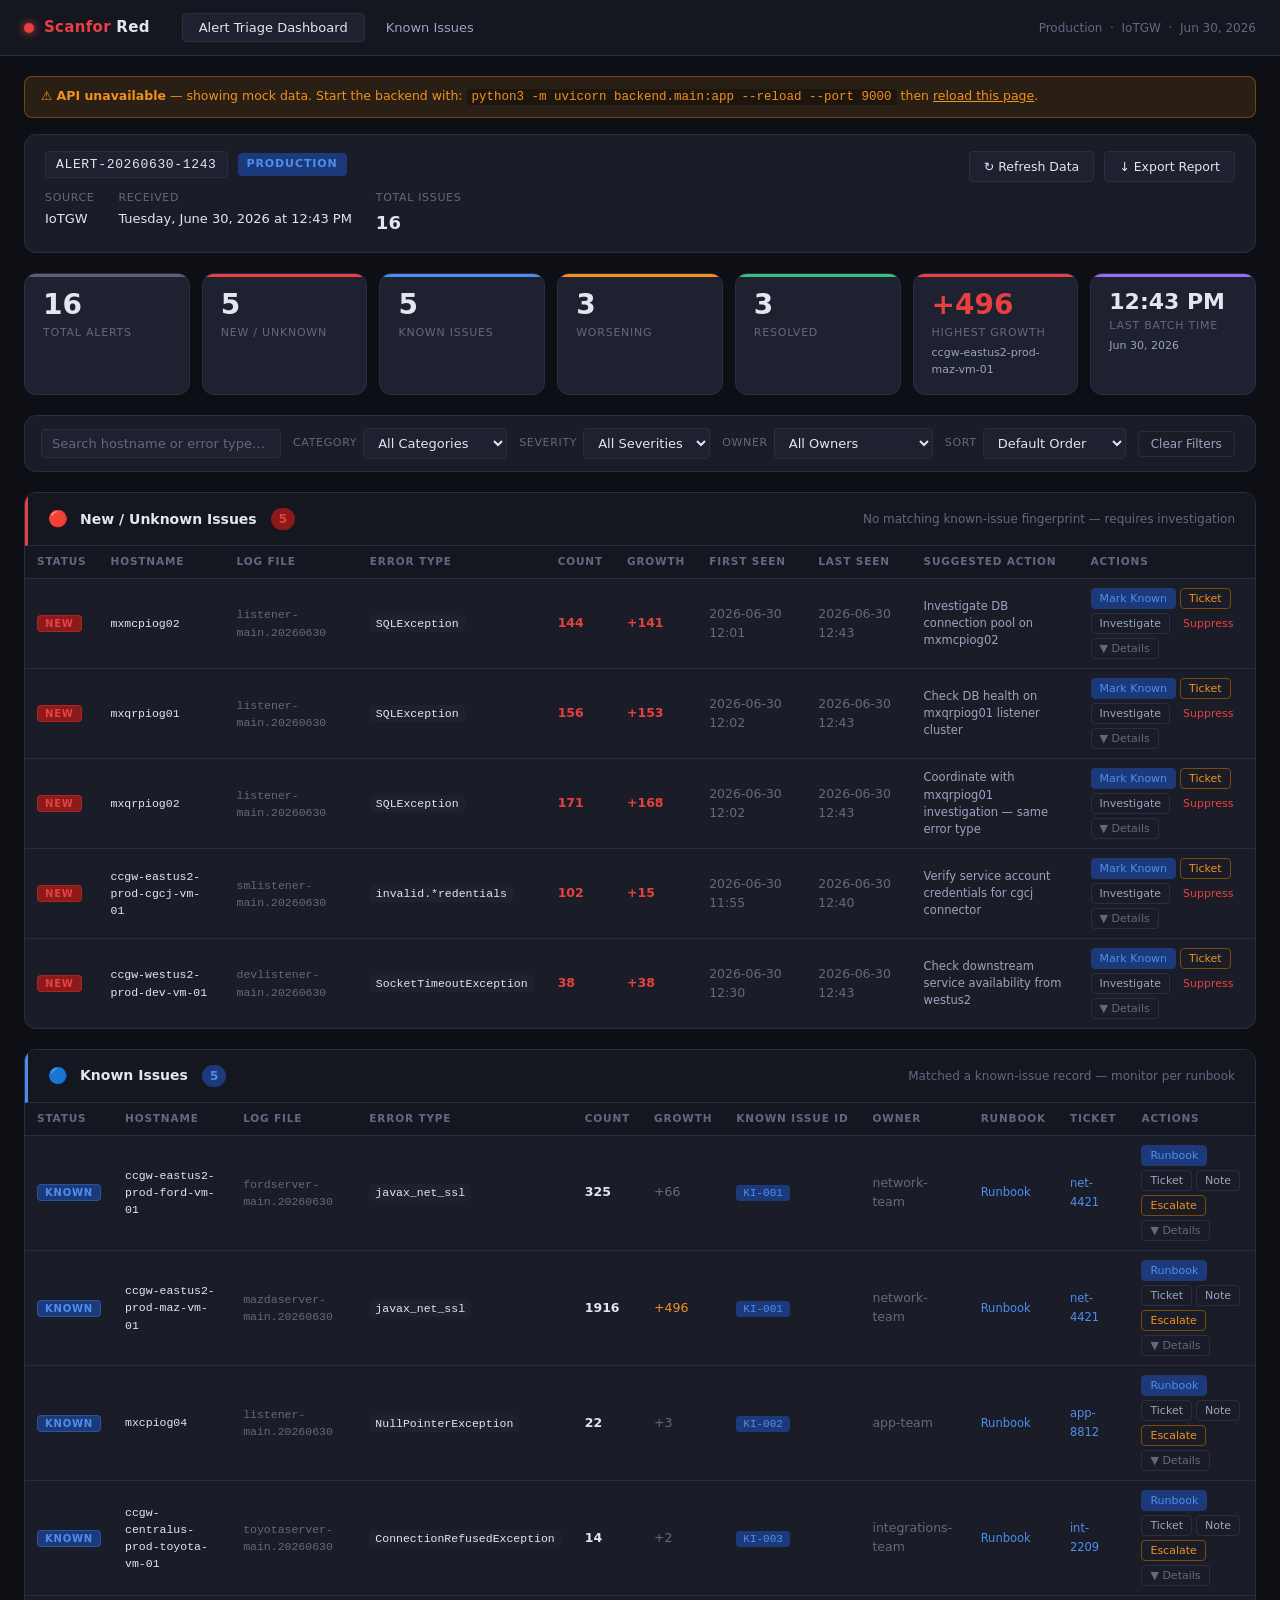
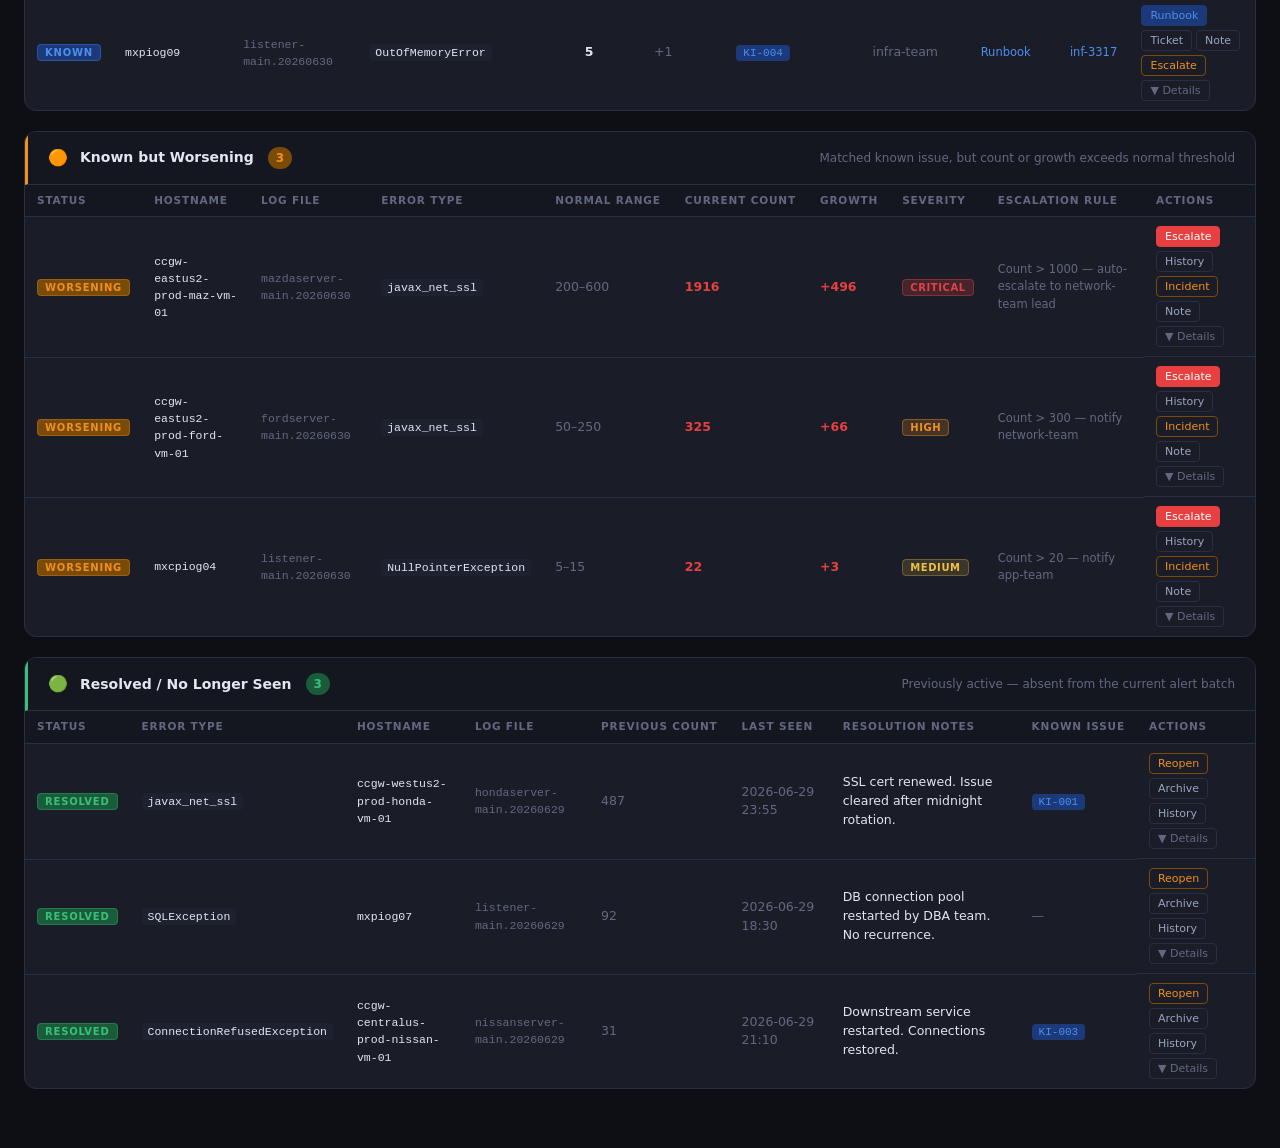
==== index.html @ ab292642 "initial commit" ====
<!DOCTYPE html>
<html lang="en">
<head>
  <meta charset="UTF-8" />
  <meta name="viewport" content="width=device-width, initial-scale=1.0" />
  <title>Scanfor Red — Alert Triage Dashboard</title>
  <link rel="stylesheet" href="css/styles.css" />
</head>
<body>

<div class="app-shell">

  <!-- ─── App Header / Nav ──────────────────────────────────────────────── -->
  <header class="app-header">
    <div class="app-logo">
      <div class="logo-dot"></div>
      <span class="app-title-text"><span>Scanfor</span> Red</span>
    </div>

    <nav class="nav-tabs">
      <button class="nav-tab active" id="tab-dashboard" onclick="switchView('dashboard')">
        Alert Triage Dashboard
      </button>
      <button class="nav-tab" id="tab-known-issues" onclick="switchView('known-issues')">
        Known Issues
      </button>
    </nav>

    <div class="header-spacer"></div>
    <div class="header-meta">Production &nbsp;·&nbsp; IoTGW &nbsp;·&nbsp; Jun 30, 2026</div>
  </header>

  <!-- ─── Main Content ──────────────────────────────────────────────────── -->
  <main class="main-content">

    <!-- API status banner (hidden by default) -->
    <div id="api-banner" style="display:none"></div>

    <!-- ══════════════════════════════════════════════════════════════════
         VIEW: Dashboard
         ══════════════════════════════════════════════════════════════════ -->
    <div id="view-dashboard">

      <!-- Batch Header -->
      <div id="batch-header"></div>

      <!-- Summary Cards -->
      <div id="summary-cards"></div>

      <!-- Filter Bar -->
      <div id="filter-bar"></div>

      <!-- Section: New / Unknown Issues -->
      <div class="section-panel section-new" id="section-new">
        <div class="section-header">
          <span class="section-icon">🔴</span>
          <span class="section-title">New / Unknown Issues</span>
          <span class="section-count count-new" id="count-new"></span>
          <span class="section-desc">No matching known-issue fingerprint — requires investigation</span>
        </div>
        <div class="table-scroll">
          <table>
            <thead>
              <tr>
                <th>Status</th>
                <th>Hostname</th>
                <th>Log File</th>
                <th>Error Type</th>
                <th>Count</th>
                <th>Growth</th>
                <th>First Seen</th>
                <th>Last Seen</th>
                <th>Suggested Action</th>
                <th>Actions</th>
              </tr>
            </thead>
            <tbody id="tbody-new"></tbody>
          </table>
        </div>
      </div>

      <!-- Section: Known Issues -->
      <div class="section-panel section-known" id="section-known">
        <div class="section-header">
          <span class="section-icon">🔵</span>
          <span class="section-title">Known Issues</span>
          <span class="section-count count-known" id="count-known"></span>
          <span class="section-desc">Matched a known-issue record — monitor per runbook</span>
        </div>
        <div class="table-scroll">
          <table>
            <thead>
              <tr>
                <th>Status</th>
                <th>Hostname</th>
                <th>Log File</th>
                <th>Error Type</th>
                <th>Count</th>
                <th>Growth</th>
                <th>Known Issue ID</th>
                <th>Owner</th>
                <th>Runbook</th>
                <th>Ticket</th>
                <th>Actions</th>
              </tr>
            </thead>
            <tbody id="tbody-known"></tbody>
          </table>
        </div>
      </div>

      <!-- Section: Known but Worsening -->
      <div class="section-panel section-worsening" id="section-worsening">
        <div class="section-header">
          <span class="section-icon">🟠</span>
          <span class="section-title">Known but Worsening</span>
          <span class="section-count count-worsening" id="count-worsening"></span>
          <span class="section-desc">Matched known issue, but count or growth exceeds normal threshold</span>
        </div>
        <div class="table-scroll">
          <table>
            <thead>
              <tr>
                <th>Status</th>
                <th>Hostname</th>
                <th>Log File</th>
                <th>Error Type</th>
                <th>Normal Range</th>
                <th>Current Count</th>
                <th>Growth</th>
                <th>Severity</th>
                <th>Escalation Rule</th>
                <th>Actions</th>
              </tr>
            </thead>
            <tbody id="tbody-worsening"></tbody>
          </table>
        </div>
      </div>

      <!-- Section: Resolved / No Longer Seen -->
      <div class="section-panel section-resolved" id="section-resolved">
        <div class="section-header">
          <span class="section-icon">🟢</span>
          <span class="section-title">Resolved / No Longer Seen</span>
          <span class="section-count count-resolved" id="count-resolved"></span>
          <span class="section-desc">Previously active — absent from the current alert batch</span>
        </div>
        <div class="table-scroll">
          <table>
            <thead>
              <tr>
                <th>Status</th>
                <th>Error Type</th>
                <th>Hostname</th>
                <th>Log File</th>
                <th>Previous Count</th>
                <th>Last Seen</th>
                <th>Resolution Notes</th>
                <th>Known Issue</th>
                <th>Actions</th>
              </tr>
            </thead>
            <tbody id="tbody-resolved"></tbody>
          </table>
        </div>
      </div>

    </div><!-- /view-dashboard -->


    <!-- ══════════════════════════════════════════════════════════════════
         VIEW: Known Issues Catalog
         ══════════════════════════════════════════════════════════════════ -->
    <div id="view-known-issues" style="display:none">

      <div class="view-header">
        <div class="view-title">Known Issues Catalog</div>
        <div class="view-sub">
          Documented recurring issues used for fingerprint-matching and classification.
          Add or edit entries here to improve automated triage accuracy.
        </div>
      </div>

      <!-- Toolbar / Filters -->
      <div id="ki-toolbar"></div>

      <!-- Known Issues Table -->
      <div class="section-panel">
        <div class="table-scroll">
          <table>
            <thead>
              <tr>
                <th>ID</th>
                <th>Fingerprint</th>
                <th>Error Type</th>
                <th>Host Scope</th>
                <th>Log Scope</th>
                <th>Severity</th>
                <th>Owner</th>
                <th>Status</th>
                <th>Normal Count Range</th>
                <th>Cause</th>
                <th>Last Reviewed</th>
                <th>Actions</th>
              </tr>
            </thead>
            <tbody id="tbody-ki"></tbody>
          </table>
        </div>
      </div>

    </div><!-- /view-known-issues -->

  </main>
</div><!-- /app-shell -->


<!-- ─── Loading overlay ───────────────────────────────────────────────────── -->
<div id="loading-overlay">
  <div class="loading-box">
    <div class="loading-spinner"></div>
    <div class="loading-text">Loading alert data…</div>
  </div>
</div>


<!-- ─── Known Issue Detail Modal ──────────────────────────────────────────── -->
<div id="modal-overlay" onclick="if(event.target===this)closeModal()">
  <div class="modal">
    <div class="modal-header">
      <span class="modal-title">Known Issue Detail</span>
      <button class="modal-close" onclick="closeModal()">✕</button>
    </div>
    <div id="modal-body"></div>
  </div>
</div>


<!-- ─── Toast ─────────────────────────────────────────────────────────────── -->
<div id="toast"></div>


<!--
  Script load order matters:
    1. Mock data (fallback source when API is unreachable)
    2. Utilities (fingerprint)
    3. Data layer (STORE + api.js)
    4. Render components (dashboard, knownIssues)
    5. App entry point (routing + async data load)
-->
<script src="js/mockAlerts.js"></script>
<script src="js/mockKnownIssues.js"></script>
<script src="js/fingerprint.js"></script>
<script src="js/dataStore.js"></script>
<script src="js/api.js"></script>
<script src="js/dashboard.js"></script>
<script src="js/knownIssues.js"></script>
<script src="js/app.js"></script>

</body>
</html>
---- css/styles.css ----
/* ============================================================================
   Scanfor Red Alert Triage Dashboard — Styles
   Dark production-monitoring theme
   ============================================================================ */

/* ─── Reset & Base ─────────────────────────────────────────────────────────── */
*, *::before, *::after { box-sizing: border-box; margin: 0; padding: 0; }

:root {
  /* Colors */
  --bg-base:      #0d0f14;
  --bg-surface:   #141720;
  --bg-panel:     #1a1d28;
  --bg-card:      #1e2130;
  --bg-hover:     #22263a;
  --bg-expand:    #161926;

  --border:       #2a2e45;
  --border-light: #333750;

  --text-primary:   #e2e6f0;
  --text-secondary: #9ba3c0;
  --text-muted:     #636880;

  /* Accent */
  --red:        #e84040;
  --red-dim:    #8b1a1a;
  --orange:     #f0901e;
  --orange-dim: #7a4a08;
  --yellow:     #f0c040;
  --green:      #38c07a;
  --green-dim:  #1a5c3a;
  --blue:       #4b8ef0;
  --blue-dim:   #1c3a7a;
  --purple:     #9b6cf0;
  --gray:       #5a607a;

  /* Status colors */
  --status-new:       #e84040;
  --status-known:     #4b8ef0;
  --status-worsening: #f0901e;
  --status-resolved:  #38c07a;

  /* Spacing */
  --radius-sm: 4px;
  --radius:    8px;
  --radius-lg: 12px;

  font-size: 13px;
  font-family: 'Inter', 'Segoe UI', system-ui, -apple-system, sans-serif;
  line-height: 1.5;
}

body {
  background: var(--bg-base);
  color: var(--text-primary);
  min-height: 100vh;
}

a { color: var(--blue); text-decoration: none; }
a:hover { text-decoration: underline; }

/* ─── Layout ────────────────────────────────────────────────────────────────── */
.app-shell {
  display: flex;
  flex-direction: column;
  min-height: 100vh;
}

.app-header {
  background: var(--bg-surface);
  border-bottom: 1px solid var(--border);
  padding: 0 24px;
  display: flex;
  align-items: center;
  gap: 24px;
  height: 56px;
  position: sticky;
  top: 0;
  z-index: 100;
}

.app-logo {
  display: flex;
  align-items: center;
  gap: 10px;
  font-weight: 700;
  font-size: 15px;
  letter-spacing: 0.02em;
  white-space: nowrap;
}

.logo-dot {
  width: 10px;
  height: 10px;
  border-radius: 50%;
  background: var(--red);
  box-shadow: 0 0 8px var(--red);
  animation: pulse 2s infinite;
}

@keyframes pulse {
  0%, 100% { opacity: 1; box-shadow: 0 0 8px var(--red); }
  50% { opacity: 0.6; box-shadow: 0 0 3px var(--red); }
}

.app-title-text { color: var(--text-primary); }
.app-title-text span { color: var(--red); }

.nav-tabs {
  display: flex;
  gap: 4px;
  margin-left: 8px;
}

.nav-tab {
  padding: 6px 16px;
  border-radius: var(--radius-sm);
  border: 1px solid transparent;
  background: none;
  color: var(--text-secondary);
  cursor: pointer;
  font-size: 13px;
  font-family: inherit;
  transition: all 0.15s;
}
.nav-tab:hover { background: var(--bg-hover); color: var(--text-primary); }
.nav-tab.active {
  background: var(--bg-card);
  border-color: var(--border);
  color: var(--text-primary);
}

.header-spacer { flex: 1; }

.header-meta {
  font-size: 12px;
  color: var(--text-muted);
}

.main-content {
  flex: 1;
  padding: 20px 24px 40px;
  max-width: 1800px;
  width: 100%;
  margin: 0 auto;
}

/* ─── Batch Header ──────────────────────────────────────────────────────────── */
#batch-header {
  background: var(--bg-panel);
  border: 1px solid var(--border);
  border-radius: var(--radius-lg);
  padding: 16px 20px;
  margin-bottom: 20px;
}

.batch-header-grid {
  display: flex;
  align-items: flex-start;
  justify-content: space-between;
  gap: 16px;
  flex-wrap: wrap;
}

.batch-title-row {
  display: flex;
  align-items: center;
  gap: 10px;
  margin-bottom: 12px;
}

.batch-id-badge {
  font-family: 'Cascadia Code', 'Fira Code', 'Courier New', monospace;
  font-size: 13px;
  background: var(--bg-card);
  border: 1px solid var(--border);
  padding: 3px 10px;
  border-radius: var(--radius-sm);
  color: var(--text-primary);
  letter-spacing: 0.05em;
}

.batch-env-badge {
  font-size: 11px;
  background: var(--blue-dim);
  color: var(--blue);
  border: 1px solid var(--blue-dim);
  padding: 2px 8px;
  border-radius: var(--radius-sm);
  text-transform: uppercase;
  letter-spacing: 0.08em;
  font-weight: 600;
}

.batch-fields {
  display: flex;
  gap: 24px;
  flex-wrap: wrap;
}

.batch-field { display: flex; flex-direction: column; gap: 2px; }
.bf-label { font-size: 11px; color: var(--text-muted); text-transform: uppercase; letter-spacing: 0.06em; }
.bf-val { font-size: 13px; color: var(--text-primary); }
.bf-val.alert-count { font-size: 18px; font-weight: 700; color: var(--text-primary); }

.batch-actions {
  display: flex;
  gap: 10px;
  align-items: center;
  flex-shrink: 0;
}

/* ─── Summary Cards ─────────────────────────────────────────────────────────── */
#summary-cards {
  display: grid;
  grid-template-columns: repeat(auto-fit, minmax(140px, 1fr));
  gap: 12px;
  margin-bottom: 20px;
}

.card {
  background: var(--bg-card);
  border: 1px solid var(--border);
  border-radius: var(--radius-lg);
  padding: 16px 18px;
  cursor: default;
  transition: border-color 0.15s, background 0.15s;
  position: relative;
  overflow: hidden;
}
.card::before {
  content: '';
  position: absolute;
  top: 0; left: 0; right: 0;
  height: 3px;
  border-radius: var(--radius-lg) var(--radius-lg) 0 0;
}
.card-new::before { background: var(--red); }
.card-known::before { background: var(--blue); }
.card-worsening::before { background: var(--orange); }
.card-resolved::before { background: var(--green); }
.card-growth::before { background: var(--red); }
.card-total::before { background: var(--gray); }
.card-time::before { background: var(--purple); }

.card-new, .card-known, .card-worsening, .card-resolved { cursor: pointer; }
.card-new:hover { border-color: var(--red); background: var(--bg-hover); }
.card-known:hover { border-color: var(--blue); background: var(--bg-hover); }
.card-worsening:hover { border-color: var(--orange); background: var(--bg-hover); }
.card-resolved:hover { border-color: var(--green); background: var(--bg-hover); }

.card-value {
  font-size: 28px;
  font-weight: 700;
  line-height: 1.1;
  margin-bottom: 4px;
}
.card-label { font-size: 11px; color: var(--text-muted); text-transform: uppercase; letter-spacing: 0.07em; }
.card-sub { font-size: 11px; color: var(--text-secondary); margin-top: 4px; }
.card-time-val { font-size: 22px; }

/* ─── Filter Bar ────────────────────────────────────────────────────────────── */
#filter-bar, #ki-toolbar {
  background: var(--bg-panel);
  border: 1px solid var(--border);
  border-radius: var(--radius-lg);
  padding: 12px 16px;
  margin-bottom: 20px;
}

.filter-row {
  display: flex;
  align-items: center;
  gap: 12px;
  flex-wrap: wrap;
}

.filter-group {
  display: flex;
  align-items: center;
  gap: 6px;
}

.filter-label {
  font-size: 11px;
  color: var(--text-muted);
  text-transform: uppercase;
  letter-spacing: 0.06em;
  white-space: nowrap;
}

.filter-input {
  background: var(--bg-card);
  border: 1px solid var(--border);
  border-radius: var(--radius-sm);
  color: var(--text-primary);
  font-size: 13px;
  font-family: inherit;
  padding: 6px 10px;
  width: 240px;
  outline: none;
  transition: border-color 0.15s;
}
.filter-input::placeholder { color: var(--text-muted); }
.filter-input:focus { border-color: var(--blue); }

.filter-select {
  background: var(--bg-card);
  border: 1px solid var(--border);
  border-radius: var(--radius-sm);
  color: var(--text-primary);
  font-size: 13px;
  font-family: inherit;
  padding: 6px 10px;
  outline: none;
  cursor: pointer;
  transition: border-color 0.15s;
}
.filter-select:focus { border-color: var(--blue); }

/* ─── Section Panels ────────────────────────────────────────────────────────── */
.section-panel {
  background: var(--bg-panel);
  border: 1px solid var(--border);
  border-radius: var(--radius-lg);
  margin-bottom: 20px;
  overflow: hidden;
}

.section-header {
  display: flex;
  align-items: center;
  gap: 12px;
  padding: 14px 20px;
  border-bottom: 1px solid var(--border);
  background: var(--bg-surface);
}

.section-icon { font-size: 16px; }
.section-title { font-size: 14px; font-weight: 600; }
.section-count {
  font-size: 12px;
  font-weight: 700;
  padding: 2px 8px;
  border-radius: 12px;
  margin-left: 2px;
}

.section-new .section-header { border-left: 3px solid var(--red); }
.section-known .section-header { border-left: 3px solid var(--blue); }
.section-worsening .section-header { border-left: 3px solid var(--orange); }
.section-resolved .section-header { border-left: 3px solid var(--green); }

.count-new { background: var(--red-dim); color: var(--red); }
.count-known { background: var(--blue-dim); color: var(--blue); }
.count-worsening { background: var(--orange-dim); color: var(--orange); }
.count-resolved { background: var(--green-dim); color: var(--green); }

.section-desc { font-size: 12px; color: var(--text-muted); margin-left: auto; }

/* ─── Tables ────────────────────────────────────────────────────────────────── */
.table-scroll { overflow-x: auto; }

table {
  width: 100%;
  border-collapse: collapse;
  font-size: 12.5px;
}

thead th {
  text-align: left;
  padding: 8px 12px;
  font-size: 10.5px;
  font-weight: 600;
  text-transform: uppercase;
  letter-spacing: 0.08em;
  color: var(--text-muted);
  background: var(--bg-surface);
  border-bottom: 1px solid var(--border);
  white-space: nowrap;
}

.alert-row td {
  padding: 9px 12px;
  border-bottom: 1px solid var(--border);
  vertical-align: middle;
}

.alert-row:last-child td { border-bottom: none; }

.alert-row-new:hover { background: rgba(232, 64, 64, 0.04); }
.alert-row-known:hover { background: rgba(75, 142, 240, 0.04); }
.alert-row-worsening:hover { background: rgba(240, 144, 30, 0.04); }
.alert-row-resolved:hover { background: rgba(56, 192, 122, 0.04); }
.alert-row:hover { background: var(--bg-hover); }

/* ─── Expanded Row ──────────────────────────────────────────────────────────── */
.expand-row td { padding: 0; }

.expand-panel {
  background: var(--bg-expand);
  border-top: 1px solid var(--border);
  border-bottom: 1px solid var(--border);
  padding: 16px 20px;
}

.expand-grid {
  display: grid;
  grid-template-columns: repeat(auto-fit, minmax(240px, 1fr));
  gap: 20px;
}

.expand-block {}
.expand-block-notes { min-width: 200px; }

.expand-section-label {
  font-size: 10px;
  font-weight: 700;
  text-transform: uppercase;
  letter-spacing: 0.1em;
  color: var(--text-muted);
  margin-bottom: 10px;
  padding-bottom: 6px;
  border-bottom: 1px solid var(--border);
}

.kv {
  display: flex;
  gap: 8px;
  margin-bottom: 6px;
  font-size: 12px;
}
.kv .k {
  min-width: 120px;
  color: var(--text-muted);
  flex-shrink: 0;
}
.kv .v { color: var(--text-primary); word-break: break-word; }

.notes-input {
  width: 100%;
  min-height: 80px;
  background: var(--bg-card);
  border: 1px solid var(--border);
  border-radius: var(--radius-sm);
  color: var(--text-primary);
  font-size: 12px;
  font-family: inherit;
  padding: 8px;
  resize: vertical;
  outline: none;
}
.notes-input:focus { border-color: var(--blue); }
.notes-input::placeholder { color: var(--text-muted); }

/* ─── Badges ────────────────────────────────────────────────────────────────── */
.status-badge {
  font-size: 10px;
  font-weight: 700;
  letter-spacing: 0.08em;
  padding: 2px 7px;
  border-radius: var(--radius-sm);
  white-space: nowrap;
}
.status-new { background: var(--red-dim); color: var(--red); border: 1px solid rgba(232,64,64,0.3); }
.status-known { background: var(--blue-dim); color: var(--blue); border: 1px solid rgba(75,142,240,0.3); }
.status-worsening { background: var(--orange-dim); color: var(--orange); border: 1px solid rgba(240,144,30,0.3); }
.status-resolved { background: var(--green-dim); color: var(--green); border: 1px solid rgba(56,192,122,0.3); }

.ki-badge {
  font-family: 'Cascadia Code', 'Fira Code', monospace;
  font-size: 11px;
  background: var(--blue-dim);
  color: var(--blue);
  padding: 2px 7px;
  border-radius: var(--radius-sm);
  white-space: nowrap;
}
.ki-badge-lg { font-size: 14px; padding: 4px 10px; }

.sev-badge {
  font-size: 10px;
  font-weight: 700;
  letter-spacing: 0.06em;
  padding: 2px 7px;
  border-radius: var(--radius-sm);
  white-space: nowrap;
}
.sev-critical { background: rgba(232,64,64,0.2); color: var(--red); border: 1px solid rgba(232,64,64,0.4); }
.sev-high     { background: rgba(240,144,30,0.2); color: var(--orange); border: 1px solid rgba(240,144,30,0.4); }
.sev-medium   { background: rgba(240,192,64,0.15); color: var(--yellow); border: 1px solid rgba(240,192,64,0.3); }
.sev-low      { background: rgba(56,192,122,0.15); color: var(--green); border: 1px solid rgba(56,192,122,0.3); }

.error-type {
  font-family: 'Cascadia Code', 'Fira Code', 'Courier New', monospace;
  font-size: 11.5px;
  color: var(--text-primary);
  background: var(--bg-card);
  padding: 2px 6px;
  border-radius: var(--radius-sm);
  white-space: nowrap;
}

.fp-chip {
  display: inline-block;
  font-family: 'Cascadia Code', 'Fira Code', 'Courier New', monospace;
  font-size: 11px;
  background: var(--bg-card);
  border: 1px solid var(--border-light);
  color: var(--text-secondary);
  padding: 2px 8px;
  border-radius: var(--radius-sm);
  word-break: break-all;
}
.fp-chip-sm { font-size: 10.5px; max-width: 260px; overflow: hidden; text-overflow: ellipsis; white-space: nowrap; display: inline-block; vertical-align: middle; }

/* ─── Buttons ────────────────────────────────────────────────────────────────── */
.btn {
  display: inline-flex;
  align-items: center;
  gap: 5px;
  padding: 7px 14px;
  border-radius: var(--radius-sm);
  border: 1px solid transparent;
  font-size: 12.5px;
  font-family: inherit;
  font-weight: 500;
  cursor: pointer;
  transition: all 0.15s;
  white-space: nowrap;
}
.btn:active { transform: scale(0.97); }

.btn-primary { background: var(--blue); color: #fff; }
.btn-primary:hover { background: #6aaaf8; }

.btn-secondary { background: var(--bg-card); border-color: var(--border); color: var(--text-primary); }
.btn-secondary:hover { background: var(--bg-hover); border-color: var(--border-light); }

.btn-ghost { background: transparent; border-color: var(--border); color: var(--text-secondary); }
.btn-ghost:hover { background: var(--bg-card); color: var(--text-primary); }

.btn-danger { background: var(--red); color: #fff; border-color: var(--red); }
.btn-danger:hover { background: #f05050; }

.btn-danger-ghost { background: transparent; border-color: transparent; color: var(--red); }
.btn-danger-ghost:hover { background: rgba(232,64,64,0.1); border-color: var(--red-dim); }

.btn-warning { background: transparent; border-color: var(--orange-dim); color: var(--orange); }
.btn-warning:hover { background: rgba(240,144,30,0.1); }

.btn-info { background: var(--blue-dim); border-color: var(--blue-dim); color: var(--blue); }
.btn-info:hover { background: rgba(75,142,240,0.2); }

.btn-expand { background: transparent; border-color: var(--border); color: var(--text-muted); font-size: 11px; padding: 4px 8px; }
.btn-expand:hover { color: var(--text-primary); background: var(--bg-card); }

.btn-sm { padding: 5px 12px; font-size: 12px; }
.btn-xs { padding: 3px 8px; font-size: 11px; }

.action-btns { display: flex; gap: 4px; flex-wrap: wrap; }

/* ─── Known Issues Table extras ─────────────────────────────────────────────── */
.ellipsis { max-width: 200px; overflow: hidden; text-overflow: ellipsis; white-space: nowrap; }

/* ─── Modal ─────────────────────────────────────────────────────────────────── */
#modal-overlay {
  display: none;
  position: fixed;
  inset: 0;
  background: rgba(0, 0, 0, 0.65);
  z-index: 1000;
  align-items: center;
  justify-content: center;
  padding: 20px;
}

.modal {
  background: var(--bg-panel);
  border: 1px solid var(--border);
  border-radius: var(--radius-lg);
  width: 100%;
  max-width: 760px;
  max-height: 85vh;
  overflow-y: auto;
  box-shadow: 0 24px 64px rgba(0,0,0,0.5);
}

.modal-header {
  display: flex;
  align-items: center;
  justify-content: space-between;
  padding: 16px 20px;
  border-bottom: 1px solid var(--border);
}
.modal-title { font-size: 14px; font-weight: 600; }
.modal-close { background: none; border: none; color: var(--text-muted); font-size: 20px; cursor: pointer; line-height: 1; padding: 2px 6px; border-radius: var(--radius-sm); }
.modal-close:hover { color: var(--text-primary); background: var(--bg-card); }

#modal-body { padding: 20px; }

.modal-ki-header {
  display: flex;
  align-items: center;
  gap: 10px;
  flex-wrap: wrap;
}
.modal-ki-footer {
  display: flex;
  gap: 8px;
  padding-top: 16px;
  border-top: 1px solid var(--border);
  flex-wrap: wrap;
}

.resolution-steps { padding-left: 18px; color: var(--text-secondary); font-size: 12.5px; }
.resolution-steps li { margin-bottom: 6px; }

/* ─── Known Issues view header ───────────────────────────────────────────────── */
.view-header {
  margin-bottom: 16px;
}
.view-title { font-size: 18px; font-weight: 700; }
.view-sub { font-size: 12px; color: var(--text-muted); margin-top: 3px; }

/* ─── Toast ─────────────────────────────────────────────────────────────────── */
#toast {
  position: fixed;
  bottom: 24px;
  left: 50%;
  transform: translateX(-50%) translateY(20px);
  background: var(--bg-card);
  border: 1px solid var(--border);
  color: var(--text-primary);
  padding: 10px 20px;
  border-radius: var(--radius);
  font-size: 13px;
  box-shadow: 0 8px 24px rgba(0,0,0,0.4);
  opacity: 0;
  transition: opacity 0.2s, transform 0.2s;
  z-index: 2000;
  pointer-events: none;
}
#toast.show { opacity: 1; transform: translateX(-50%) translateY(0); }

/* ─── Typography helpers ─────────────────────────────────────────────────────── */
.text-red { color: var(--red); }
.text-orange { color: var(--orange); }
.text-green { color: var(--green); }
.text-blue { color: var(--blue); }
.text-muted { color: var(--text-muted); }
.text-secondary { color: var(--text-secondary); }
.font-bold { font-weight: 700; }
.mono { font-family: 'Cascadia Code', 'Fira Code', 'Courier New', monospace; font-size: 11.5px; }
.small { font-size: 11.5px; }
.link { color: var(--blue); font-size: 11.5px; }

.no-results {
  text-align: center;
  padding: 28px !important;
  color: var(--text-muted);
  font-size: 13px;
}

.suggested-action { font-size: 11.5px; color: var(--text-secondary); max-width: 200px; }

.mt-4 { margin-top: 8px; }
.ml-auto { margin-left: auto; }
.ml-4 { margin-left: 8px; }

/* ─── Loading Overlay ────────────────────────────────────────────────────────── */
#loading-overlay {
  display: flex;
  position: fixed;
  inset: 0;
  background: rgba(13, 15, 20, 0.85);
  z-index: 5000;
  align-items: center;
  justify-content: center;
  flex-direction: column;
  gap: 16px;
}

.loading-box {
  display: flex;
  flex-direction: column;
  align-items: center;
  gap: 14px;
}

.loading-spinner {
  width: 36px;
  height: 36px;
  border: 3px solid var(--border);
  border-top-color: var(--red);
  border-radius: 50%;
  animation: spin 0.8s linear infinite;
}

@keyframes spin {
  to { transform: rotate(360deg); }
}

.loading-text {
  color: var(--text-secondary);
  font-size: 13px;
}

/* ─── API Banner ──────────────────────────────────────────────────────────────── */
.api-banner {
  padding: 10px 16px;
  border-radius: var(--radius);
  font-size: 12.5px;
  margin-bottom: 16px;
  border: 1px solid transparent;
}

.api-banner code {
  font-family: 'Cascadia Code', 'Fira Code', monospace;
  background: rgba(0,0,0,0.3);
  padding: 1px 5px;
  border-radius: 3px;
}

.api-banner a { color: inherit; text-decoration: underline; }

.api-banner-warn {
  background: rgba(240, 144, 30, 0.12);
  border-color: rgba(240, 144, 30, 0.35);
  color: var(--orange);
}

.api-banner-error {
  background: rgba(232, 64, 64, 0.12);
  border-color: rgba(232, 64, 64, 0.35);
  color: var(--red);
}

.api-banner-ok {
  background: rgba(56, 192, 122, 0.1);
  border-color: rgba(56, 192, 122, 0.3);
  color: var(--green);
}

/* ─── Responsive ─────────────────────────────────────────────────────────────── */
@media (max-width: 900px) {
  .main-content { padding: 12px; }
  #summary-cards { grid-template-columns: repeat(auto-fit, minmax(120px, 1fr)); }
  .filter-row { gap: 8px; }
  .filter-input { width: 180px; }
}

@media (max-width: 600px) {
  .app-header { padding: 0 12px; gap: 10px; }
  .header-meta { display: none; }
  .batch-fields { gap: 12px; }
  .batch-actions { flex-wrap: wrap; }
}
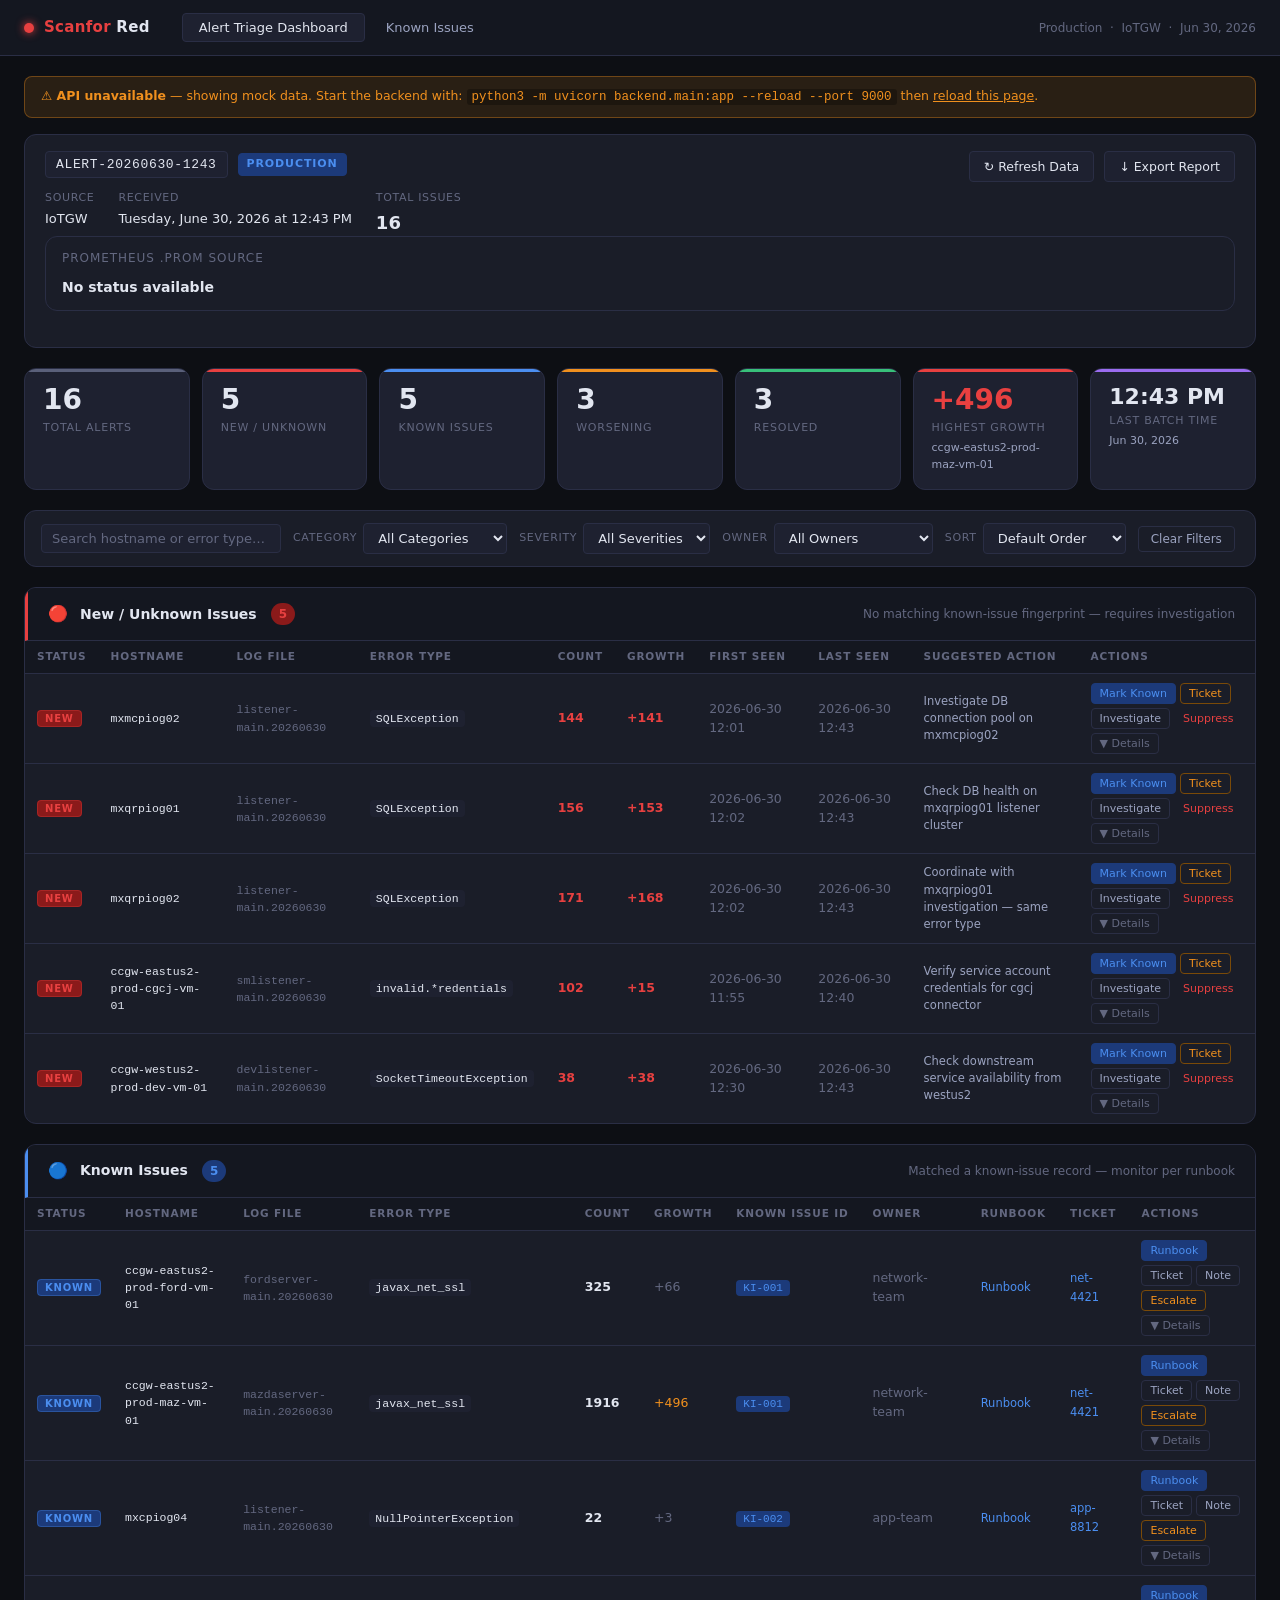
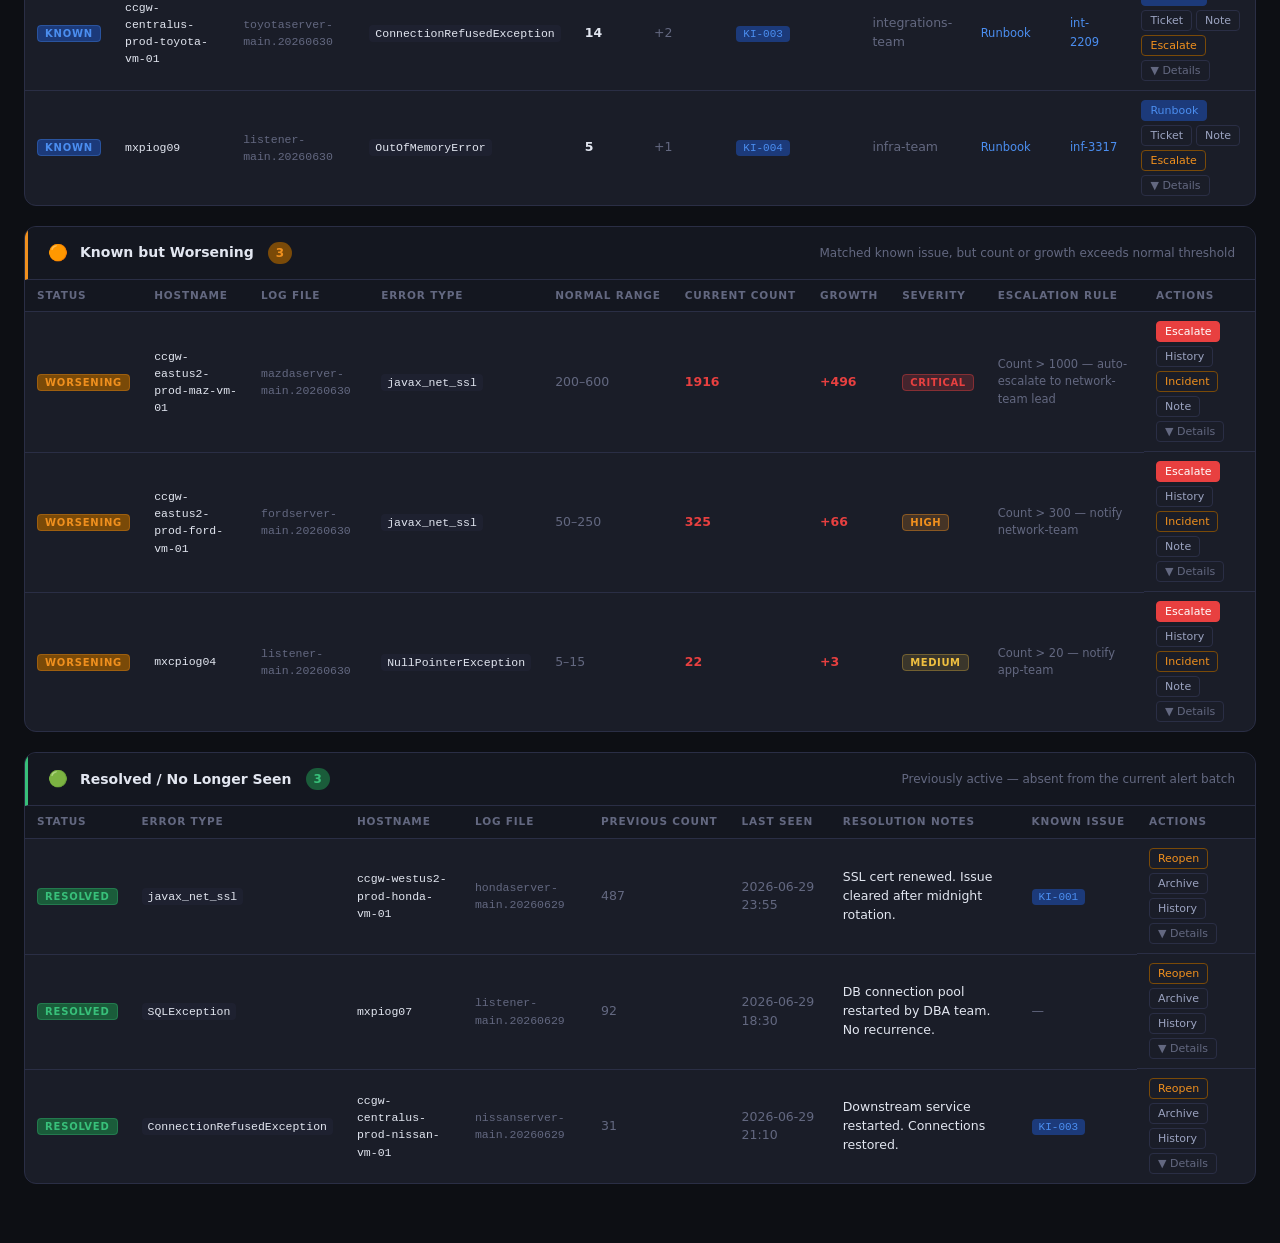
==== commit 1da77943: "Updated phase 3" ====
--- a/index.html
+++ b/index.html
@@ -253,6 +253,7 @@
 <script src="js/mockKnownIssues.js"></script>
 <script src="js/fingerprint.js"></script>
 <script src="js/dataStore.js"></script>
+<script src="js/promStatus.js"></script>
 <script src="js/api.js"></script>
 <script src="js/dashboard.js"></script>
 <script src="js/knownIssues.js"></script>
--- a/css/styles.css
+++ b/css/styles.css
@@ -261,12 +261,48 @@
 .card-time-val { font-size: 22px; }
 
 /* ─── Filter Bar ────────────────────────────────────────────────────────────── */
-#filter-bar, #ki-toolbar {
+#filter-bar, #ki-toolbar, .prom-status-container {
   background: var(--bg-panel);
   border: 1px solid var(--border);
   border-radius: var(--radius-lg);
   padding: 12px 16px;
   margin-bottom: 20px;
+}
+
+.prom-status-card {
+  display: grid;
+  gap: 10px;
+}
+
+.prom-status-card .prom-status-row {
+  display: grid;
+  grid-template-columns: 1.2fr 1.8fr;
+  gap: 10px;
+  font-size: 13px;
+}
+
+.prom-status-card .prom-status-row div {
+  overflow-wrap: anywhere;
+}
+
+.prom-status-actions {
+  display: flex;
+  gap: 8px;
+  flex-wrap: wrap;
+  margin-top: 10px;
+}
+
+.prom-status-card .prom-status-label {
+  font-size: 12px;
+  text-transform: uppercase;
+  letter-spacing: 0.08em;
+  color: var(--text-muted);
+}
+
+.prom-status-card .prom-status-value {
+  font-size: 14px;
+  font-weight: 600;
+  color: var(--text-primary);
 }
 
 .filter-row {
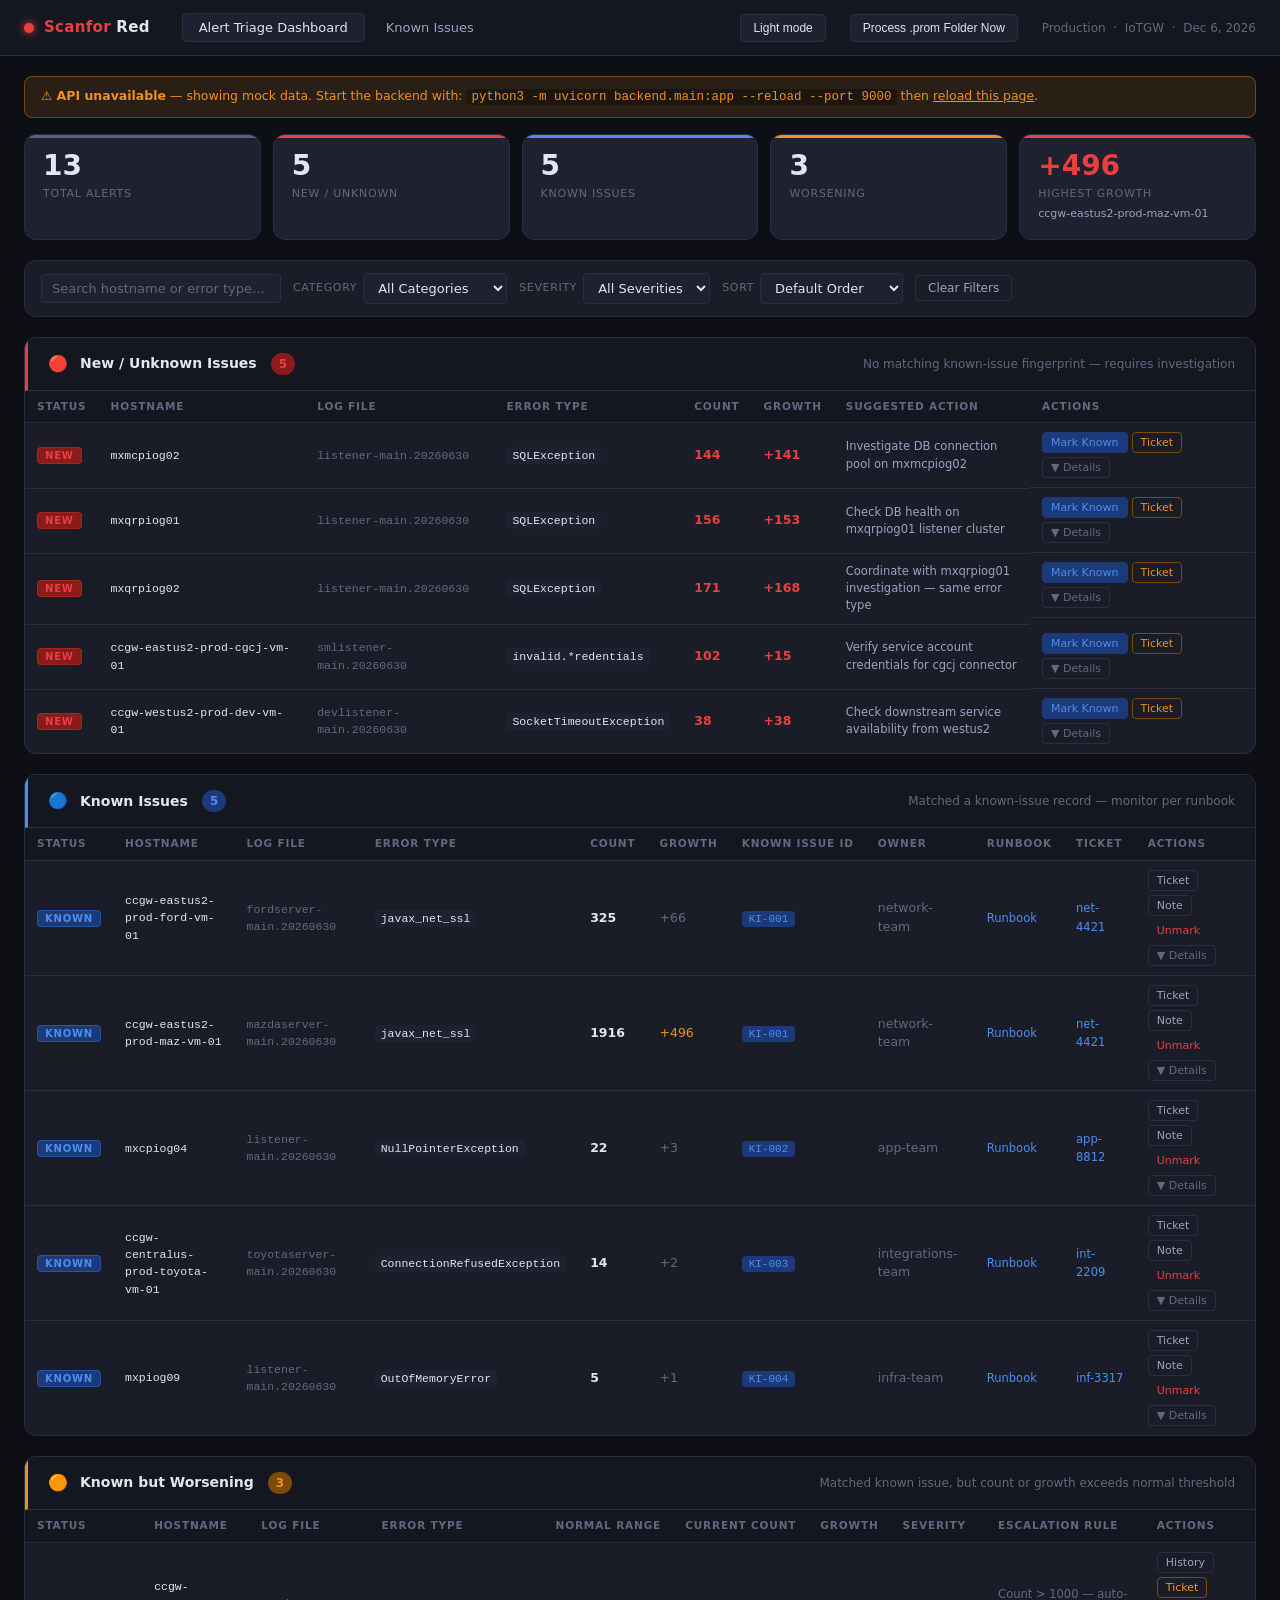
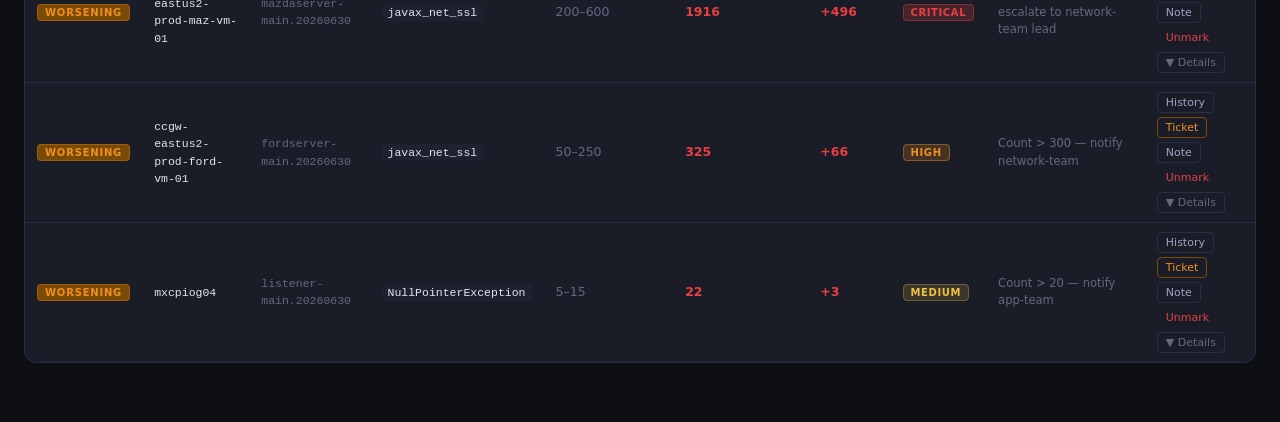
==== commit 13c7174f: "Base dashboard completed" ====
--- a/index.html
+++ b/index.html
@@ -27,7 +27,9 @@
     </nav>
 
     <div class="header-spacer"></div>
-    <div class="header-meta">Production &nbsp;·&nbsp; IoTGW &nbsp;·&nbsp; Jun 30, 2026</div>
+    <button id="theme-toggle" class="theme-toggle-btn" onclick="toggleTheme()">Light mode</button>
+    <button class="theme-toggle-btn" onclick="processPromNow()">Process .prom Folder Now</button>
+    <div class="header-meta" id="header-meta">Production &nbsp;·&nbsp; IoTGW</div>
   </header>
 
   <!-- ─── Main Content ──────────────────────────────────────────────────── -->
@@ -40,9 +42,6 @@
          VIEW: Dashboard
          ══════════════════════════════════════════════════════════════════ -->
     <div id="view-dashboard">
-
-      <!-- Batch Header -->
-      <div id="batch-header"></div>
 
       <!-- Summary Cards -->
       <div id="summary-cards"></div>
@@ -68,8 +67,6 @@
                 <th>Error Type</th>
                 <th>Count</th>
                 <th>Growth</th>
-                <th>First Seen</th>
-                <th>Last Seen</th>
                 <th>Suggested Action</th>
                 <th>Actions</th>
               </tr>
@@ -134,34 +131,6 @@
               </tr>
             </thead>
             <tbody id="tbody-worsening"></tbody>
-          </table>
-        </div>
-      </div>
-
-      <!-- Section: Resolved / No Longer Seen -->
-      <div class="section-panel section-resolved" id="section-resolved">
-        <div class="section-header">
-          <span class="section-icon">🟢</span>
-          <span class="section-title">Resolved / No Longer Seen</span>
-          <span class="section-count count-resolved" id="count-resolved"></span>
-          <span class="section-desc">Previously active — absent from the current alert batch</span>
-        </div>
-        <div class="table-scroll">
-          <table>
-            <thead>
-              <tr>
-                <th>Status</th>
-                <th>Error Type</th>
-                <th>Hostname</th>
-                <th>Log File</th>
-                <th>Previous Count</th>
-                <th>Last Seen</th>
-                <th>Resolution Notes</th>
-                <th>Known Issue</th>
-                <th>Actions</th>
-              </tr>
-            </thead>
-            <tbody id="tbody-resolved"></tbody>
           </table>
         </div>
       </div>
@@ -249,15 +218,15 @@
     4. Render components (dashboard, knownIssues)
     5. App entry point (routing + async data load)
 -->
-<script src="js/mockAlerts.js"></script>
-<script src="js/mockKnownIssues.js"></script>
-<script src="js/fingerprint.js"></script>
-<script src="js/dataStore.js"></script>
-<script src="js/promStatus.js"></script>
-<script src="js/api.js"></script>
-<script src="js/dashboard.js"></script>
-<script src="js/knownIssues.js"></script>
-<script src="js/app.js"></script>
+<script src="js/mockAlerts.js?v=15"></script>
+<script src="js/mockKnownIssues.js?v=15"></script>
+<script src="js/fingerprint.js?v=15"></script>
+<script src="js/dataStore.js?v=15"></script>
+<script src="js/promStatus.js?v=15"></script>
+<script src="js/api.js?v=15"></script>
+<script src="js/dashboard.js?v=16"></script>
+<script src="js/knownIssues.js?v=15"></script>
+<script src="js/app.js?v=15"></script>
 
 </body>
 </html>
--- a/css/styles.css
+++ b/css/styles.css
@@ -305,6 +305,48 @@
   color: var(--text-primary);
 }
 
+.prom-status-card .prom-status-error div:last-child {
+  color: #ff8080;
+}
+
+.prom-file-list {
+  margin-top: 10px;
+  max-height: 320px;
+  overflow: auto;
+  border-top: 1px solid var(--border);
+  padding-top: 10px;
+}
+
+.prom-file-table {
+  width: 100%;
+  border-collapse: collapse;
+  font-size: 12px;
+}
+
+.prom-file-table th,
+.prom-file-table td {
+  text-align: left;
+  padding: 6px 8px;
+  border-bottom: 1px solid var(--border);
+}
+
+.prom-file-table th {
+  color: var(--text-muted);
+  text-transform: uppercase;
+  letter-spacing: 0.06em;
+  font-weight: 600;
+}
+
+.prom-file-table .text-right {
+  text-align: right;
+}
+
+.prom-file-empty {
+  padding: 12px;
+  color: var(--text-muted);
+  font-size: 13px;
+}
+
 .filter-row {
   display: flex;
   align-items: center;
@@ -793,3 +835,58 @@
   .batch-fields { gap: 12px; }
   .batch-actions { flex-wrap: wrap; }
 }
+
+/* ─── Theme toggle button ────────────────────────────────────────────────── */
+.theme-toggle-btn {
+  background: var(--bg-card);
+  color: var(--text-primary);
+  border: 1px solid var(--border);
+  border-radius: var(--radius-sm);
+  padding: 6px 12px;
+  font-size: 12px;
+  font-weight: 500;
+  cursor: pointer;
+  transition: background 0.15s ease;
+}
+
+.theme-toggle-btn:hover {
+  background: var(--bg-hover);
+}
+
+/* ─── Light mode overrides ───────────────────────────────────────────────── */
+body.light-mode {
+  --bg-base:      #f4f5f9;
+  --bg-surface:   #ffffff;
+  --bg-panel:     #ffffff;
+  --bg-card:      #f7f8fc;
+  --bg-hover:     #eceff6;
+  --bg-expand:    #f0f2f8;
+
+  --border:       #d5d9e2;
+  --border-light: #e2e5ec;
+
+  --text-primary:   #1e2333;
+  --text-secondary: #4a5170;
+  --text-muted:     #7a8098;
+
+  --red:        #d02222;
+  --red-dim:    #f4c2c2;
+  --orange:     #d8730a;
+  --orange-dim: #fadfba;
+  --yellow:     #b58800;
+  --green:      #158548;
+  --green-dim:  #bfe6ce;
+  --blue:       #2461c8;
+  --blue-dim:   #c6d6f0;
+  --purple:     #6f43d0;
+  --gray:       #98a0b8;
+
+  --status-new:       #d02222;
+  --status-known:     #2461c8;
+  --status-worsening: #d8730a;
+  --status-resolved:  #158548;
+}
+
+body.light-mode .prom-status-card .prom-status-error div:last-child {
+  color: #c02020;
+}
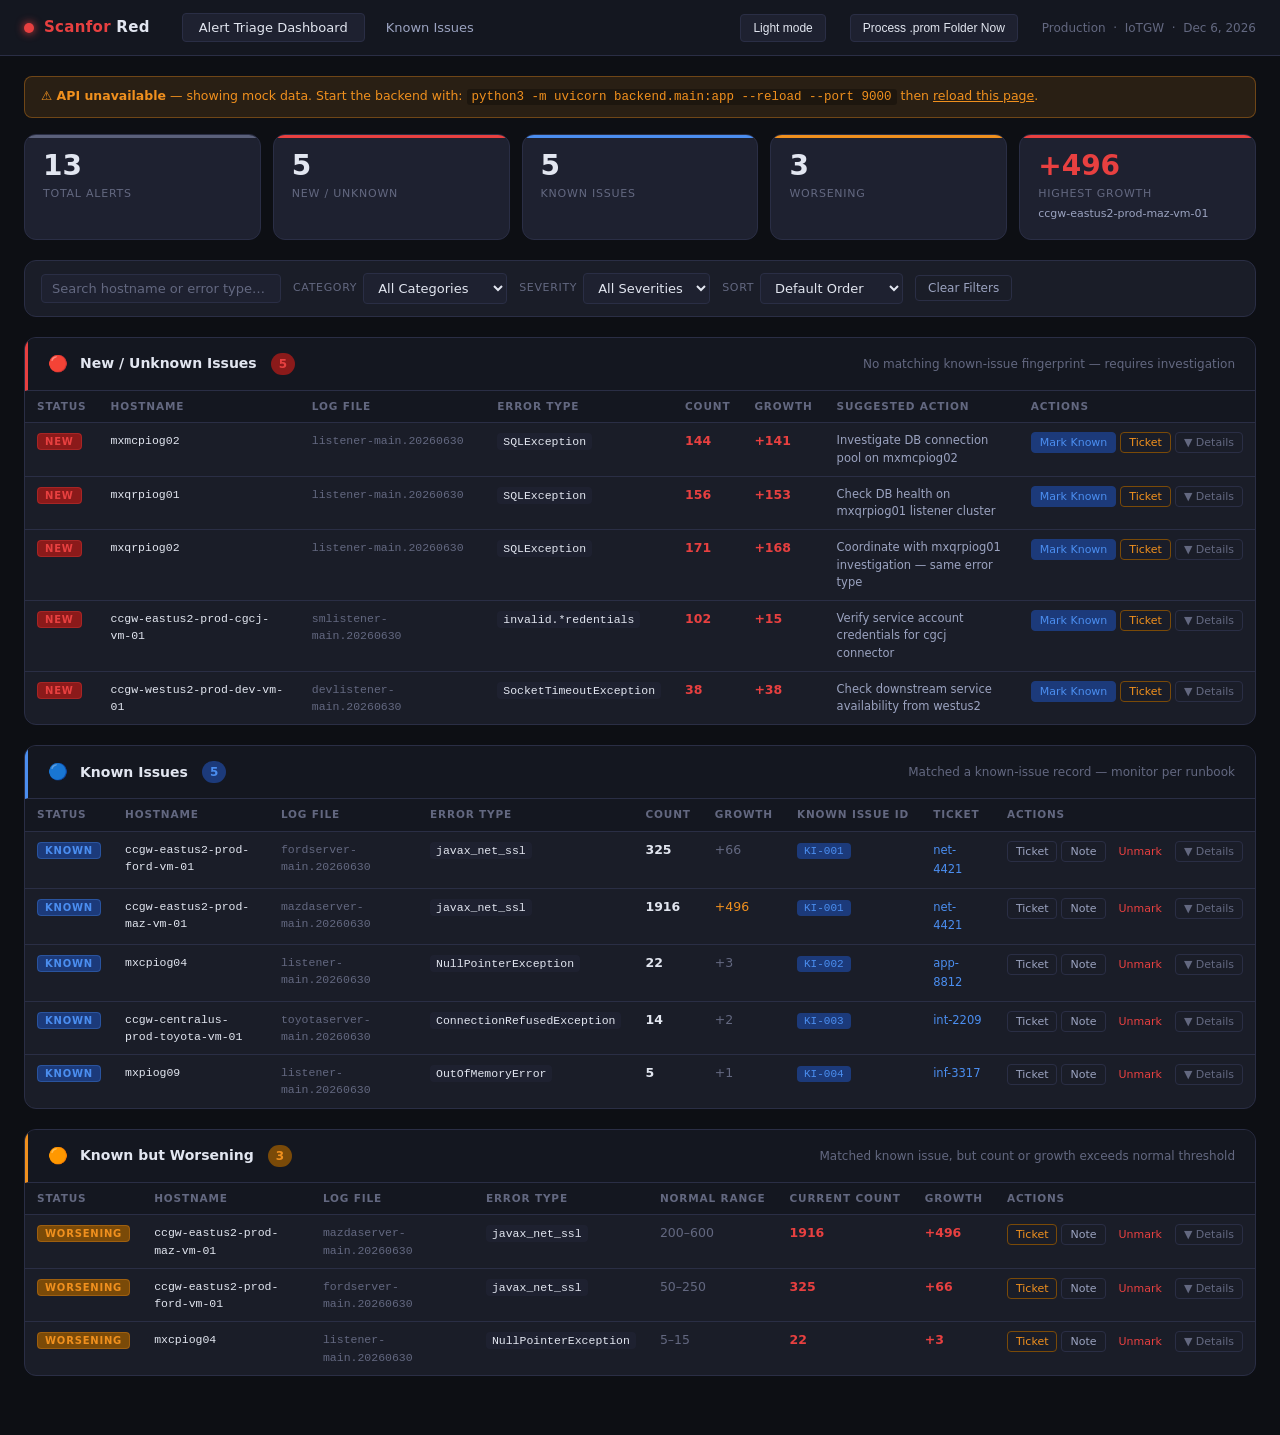
==== commit d4d1ee1b: "Made visual changes" ====
--- a/index.html
+++ b/index.html
@@ -4,7 +4,7 @@
   <meta charset="UTF-8" />
   <meta name="viewport" content="width=device-width, initial-scale=1.0" />
   <title>Scanfor Red — Alert Triage Dashboard</title>
-  <link rel="stylesheet" href="css/styles.css" />
+  <link rel="stylesheet" href="css/styles.css?v=17" />
 </head>
 <body>
 
@@ -95,8 +95,6 @@
                 <th>Count</th>
                 <th>Growth</th>
                 <th>Known Issue ID</th>
-                <th>Owner</th>
-                <th>Runbook</th>
                 <th>Ticket</th>
                 <th>Actions</th>
               </tr>
@@ -125,8 +123,6 @@
                 <th>Normal Range</th>
                 <th>Current Count</th>
                 <th>Growth</th>
-                <th>Severity</th>
-                <th>Escalation Rule</th>
                 <th>Actions</th>
               </tr>
             </thead>
@@ -224,7 +220,7 @@
 <script src="js/dataStore.js?v=15"></script>
 <script src="js/promStatus.js?v=15"></script>
 <script src="js/api.js?v=15"></script>
-<script src="js/dashboard.js?v=16"></script>
+<script src="js/dashboard.js?v=17"></script>
 <script src="js/knownIssues.js?v=15"></script>
 <script src="js/app.js?v=15"></script>
 
--- a/css/styles.css
+++ b/css/styles.css
@@ -462,7 +462,7 @@
 .alert-row td {
   padding: 9px 12px;
   border-bottom: 1px solid var(--border);
-  vertical-align: middle;
+  vertical-align: top;
 }
 
 .alert-row:last-child td { border-bottom: none; }
@@ -637,7 +637,7 @@
 .btn-sm { padding: 5px 12px; font-size: 12px; }
 .btn-xs { padding: 3px 8px; font-size: 11px; }
 
-.action-btns { display: flex; gap: 4px; flex-wrap: wrap; }
+.action-btns { display: flex; gap: 4px; flex-wrap: nowrap; white-space: nowrap; }
 
 /* ─── Known Issues Table extras ─────────────────────────────────────────────── */
 .ellipsis { max-width: 200px; overflow: hidden; text-overflow: ellipsis; white-space: nowrap; }
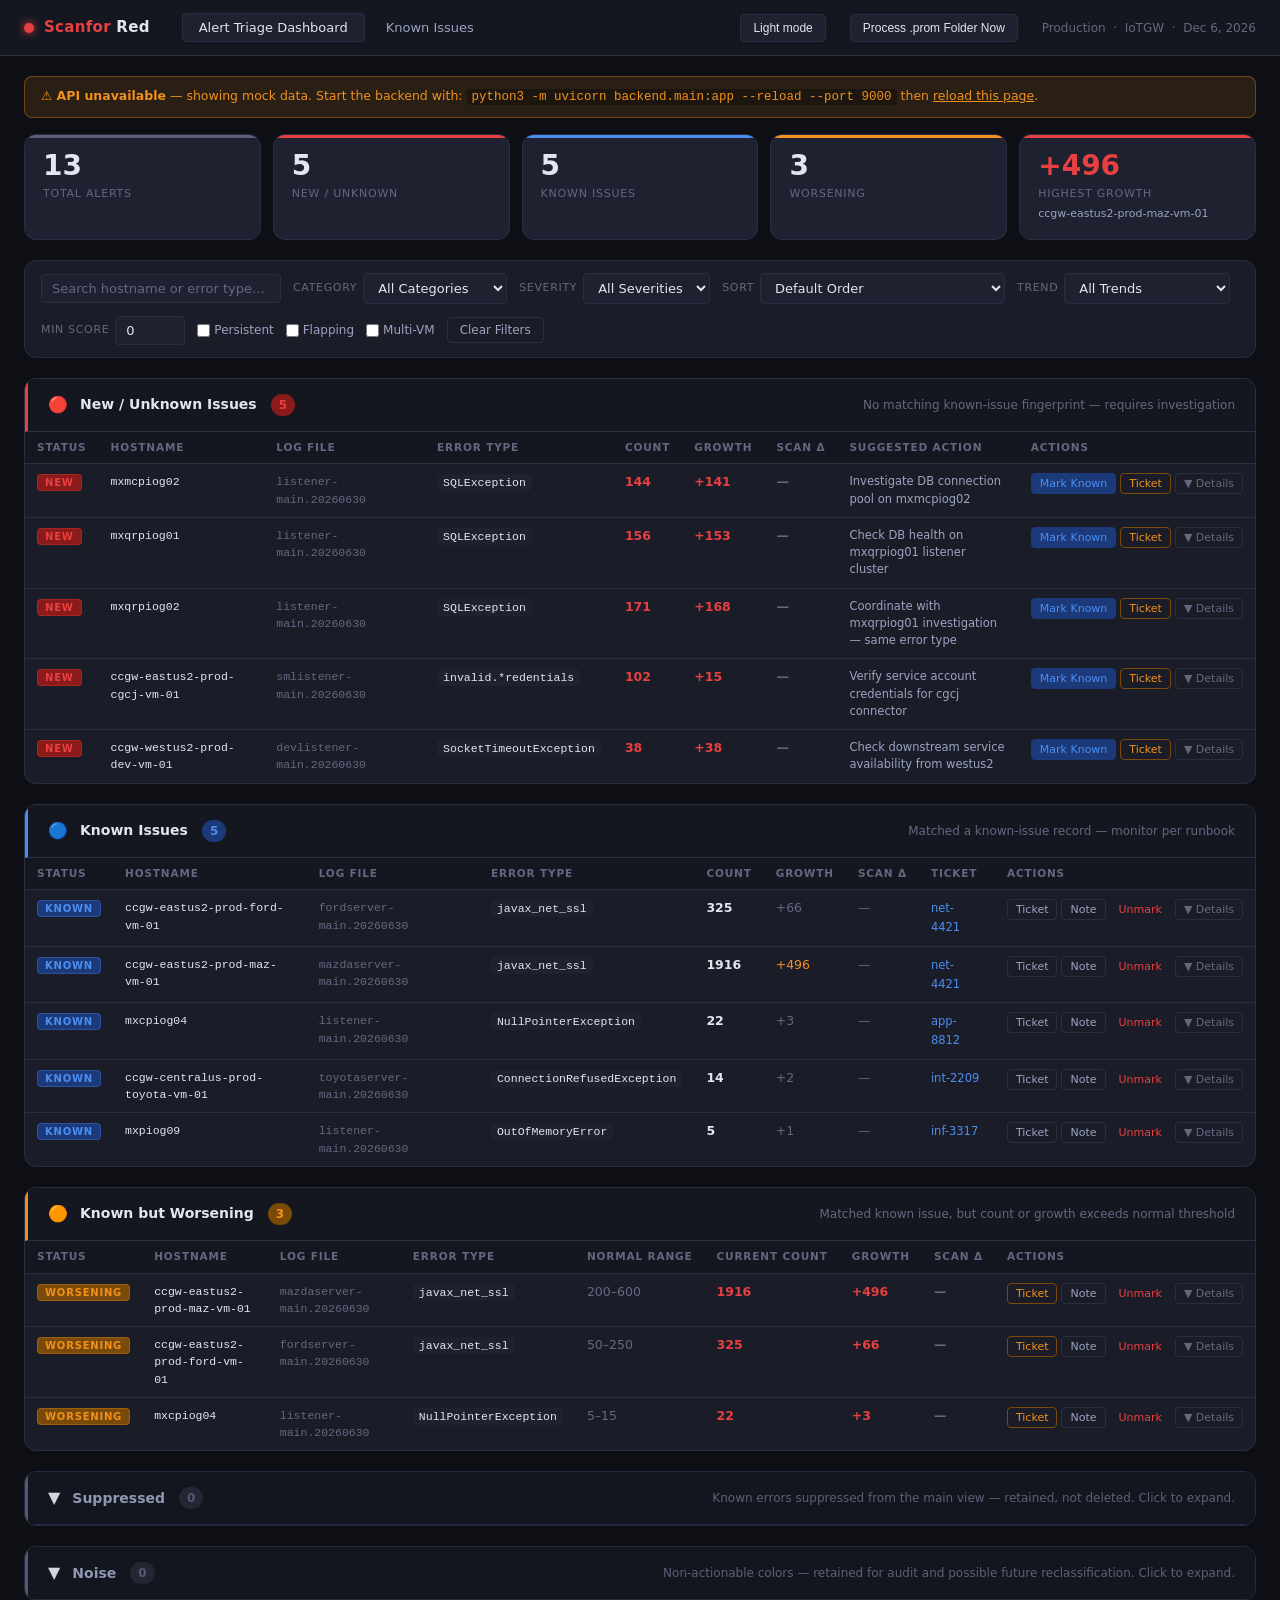
==== commit 11953f7e: "Up to phase 4 completed" ====
--- a/index.html
+++ b/index.html
@@ -4,7 +4,7 @@
   <meta charset="UTF-8" />
   <meta name="viewport" content="width=device-width, initial-scale=1.0" />
   <title>Scanfor Red — Alert Triage Dashboard</title>
-  <link rel="stylesheet" href="css/styles.css?v=17" />
+  <link rel="stylesheet" href="css/styles.css?v=20" />
 </head>
 <body>
 
@@ -67,6 +67,7 @@
                 <th>Error Type</th>
                 <th>Count</th>
                 <th>Growth</th>
+                <th>Scan Δ</th>
                 <th>Suggested Action</th>
                 <th>Actions</th>
               </tr>
@@ -94,7 +95,7 @@
                 <th>Error Type</th>
                 <th>Count</th>
                 <th>Growth</th>
-                <th>Known Issue ID</th>
+                <th>Scan Δ</th>
                 <th>Ticket</th>
                 <th>Actions</th>
               </tr>
@@ -123,10 +124,67 @@
                 <th>Normal Range</th>
                 <th>Current Count</th>
                 <th>Growth</th>
+                <th>Scan Δ</th>
                 <th>Actions</th>
               </tr>
             </thead>
             <tbody id="tbody-worsening"></tbody>
+          </table>
+        </div>
+      </div>
+
+      <!-- Section: Suppressed (known errors excluded from the main view) -->
+      <div class="section-panel section-muted section-suppressed" id="section-suppressed">
+        <div class="section-header" onclick="toggleAuditSection('suppressed')" role="button" tabindex="0">
+          <span class="section-icon" id="caret-suppressed">▼</span>
+          <span class="section-title">Suppressed</span>
+          <span class="section-count count-suppressed" id="count-suppressed"></span>
+          <span class="section-desc">Known errors suppressed from the main view — retained, not deleted. Click to expand.</span>
+        </div>
+        <div class="table-scroll" id="body-suppressed" style="display:none">
+          <table>
+            <thead>
+              <tr>
+                <th>Signal</th>
+                <th>Hostname</th>
+                <th>Log File</th>
+                <th>Error Type</th>
+                <th>Color</th>
+                <th>Known Error</th>
+                <th>Count</th>
+                <th>Growth</th>
+                <th>Actions</th>
+              </tr>
+            </thead>
+            <tbody id="tbody-suppressed"></tbody>
+          </table>
+        </div>
+      </div>
+
+      <!-- Section: Noise (non-actionable colors) -->
+      <div class="section-panel section-muted section-noise" id="section-noise">
+        <div class="section-header" onclick="toggleAuditSection('noise')" role="button" tabindex="0">
+          <span class="section-icon" id="caret-noise">▼</span>
+          <span class="section-title">Noise</span>
+          <span class="section-count count-noise" id="count-noise"></span>
+          <span class="section-desc">Non-actionable colors — retained for audit and possible future reclassification. Click to expand.</span>
+        </div>
+        <div class="table-scroll" id="body-noise" style="display:none">
+          <table>
+            <thead>
+              <tr>
+                <th>Signal</th>
+                <th>Hostname</th>
+                <th>Log File</th>
+                <th>Error Type</th>
+                <th>Color</th>
+                <th>Known Error</th>
+                <th>Count</th>
+                <th>Growth</th>
+                <th>Actions</th>
+              </tr>
+            </thead>
+            <tbody id="tbody-noise"></tbody>
           </table>
         </div>
       </div>
@@ -217,10 +275,10 @@
 <script src="js/mockAlerts.js?v=15"></script>
 <script src="js/mockKnownIssues.js?v=15"></script>
 <script src="js/fingerprint.js?v=15"></script>
-<script src="js/dataStore.js?v=15"></script>
+<script src="js/dataStore.js?v=16"></script>
 <script src="js/promStatus.js?v=15"></script>
-<script src="js/api.js?v=15"></script>
-<script src="js/dashboard.js?v=17"></script>
+<script src="js/api.js?v=18"></script>
+<script src="js/dashboard.js?v=24"></script>
 <script src="js/knownIssues.js?v=15"></script>
 <script src="js/app.js?v=15"></script>
 
--- a/css/styles.css
+++ b/css/styles.css
@@ -397,6 +397,44 @@
 }
 .filter-select:focus { border-color: var(--blue); }
 
+.filter-group-checks { gap: 12px; }
+.filter-check {
+  display: flex;
+  align-items: center;
+  gap: 4px;
+  font-size: 12px;
+  color: var(--text-secondary);
+  cursor: pointer;
+  white-space: nowrap;
+}
+.filter-check input { cursor: pointer; }
+
+/* ─── Trend badge (used in the "Details" expand panel) ──────────────────────── */
+.trend-badge {
+  display: inline-block;
+  font-size: 10px;
+  font-weight: 700;
+  text-transform: uppercase;
+  letter-spacing: 0.03em;
+  padding: 2px 8px;
+  border-radius: 10px;
+}
+.trend-new { background: var(--blue-dim); color: var(--blue); }
+.trend-spike { background: var(--orange-dim); color: var(--orange); }
+.trend-worsening_rapidly { background: var(--red-dim); color: var(--red); }
+.trend-worsening_steadily { background: rgba(240, 144, 30, 0.18); color: var(--orange); }
+.trend-slow_growth { background: rgba(240, 144, 30, 0.10); color: var(--orange); }
+.trend-accelerating { background: var(--red-dim); color: var(--red); }
+.trend-persistent { background: rgba(240, 144, 30, 0.18); color: var(--orange); }
+.trend-stable { background: rgba(90, 96, 122, 0.2); color: var(--gray); }
+.trend-cooling { background: rgba(56, 192, 122, 0.12); color: var(--green); }
+.trend-improving { background: rgba(56, 192, 122, 0.18); color: var(--green); }
+.trend-resolving { background: rgba(56, 192, 122, 0.18); color: var(--green); }
+.trend-flapping { background: rgba(155, 108, 240, 0.2); color: var(--purple); }
+.trend-resolved { background: var(--green-dim); color: var(--green); }
+.trend-insufficient_history { background: rgba(90, 96, 122, 0.2); color: var(--gray); }
+.trend-data_unavailable { background: rgba(90, 96, 122, 0.32); color: var(--text-secondary); }
+
 /* ─── Section Panels ────────────────────────────────────────────────────────── */
 .section-panel {
   background: var(--bg-panel);
@@ -429,13 +467,29 @@
 .section-known .section-header { border-left: 3px solid var(--blue); }
 .section-worsening .section-header { border-left: 3px solid var(--orange); }
 .section-resolved .section-header { border-left: 3px solid var(--green); }
+.section-suppressed .section-header,
+.section-noise .section-header { border-left: 3px solid var(--gray); }
 
 .count-new { background: var(--red-dim); color: var(--red); }
 .count-known { background: var(--blue-dim); color: var(--blue); }
 .count-worsening { background: var(--orange-dim); color: var(--orange); }
 .count-resolved { background: var(--green-dim); color: var(--green); }
+.count-suppressed, .count-noise { background: rgba(90, 96, 122, 0.25); color: var(--gray); }
 
 .section-desc { font-size: 12px; color: var(--text-muted); margin-left: auto; }
+
+/* ─── Muted (Suppressed / Noise) audit sections ────────────────────────────────
+   Retained data, de-emphasized display — collapsed by default, muted colors,
+   but text stays legible (text-secondary, not a low-contrast dim). */
+.section-muted { opacity: 0.92; }
+.section-muted .section-header { cursor: pointer; }
+.section-muted .section-title { color: var(--text-secondary); }
+.alert-row-muted td { color: var(--text-secondary); }
+.status-suppressed, .status-noise {
+  background: rgba(90, 96, 122, 0.18);
+  color: var(--gray);
+  border: 1px solid rgba(90, 96, 122, 0.35);
+}
 
 /* ─── Tables ────────────────────────────────────────────────────────────────── */
 .table-scroll { overflow-x: auto; }
